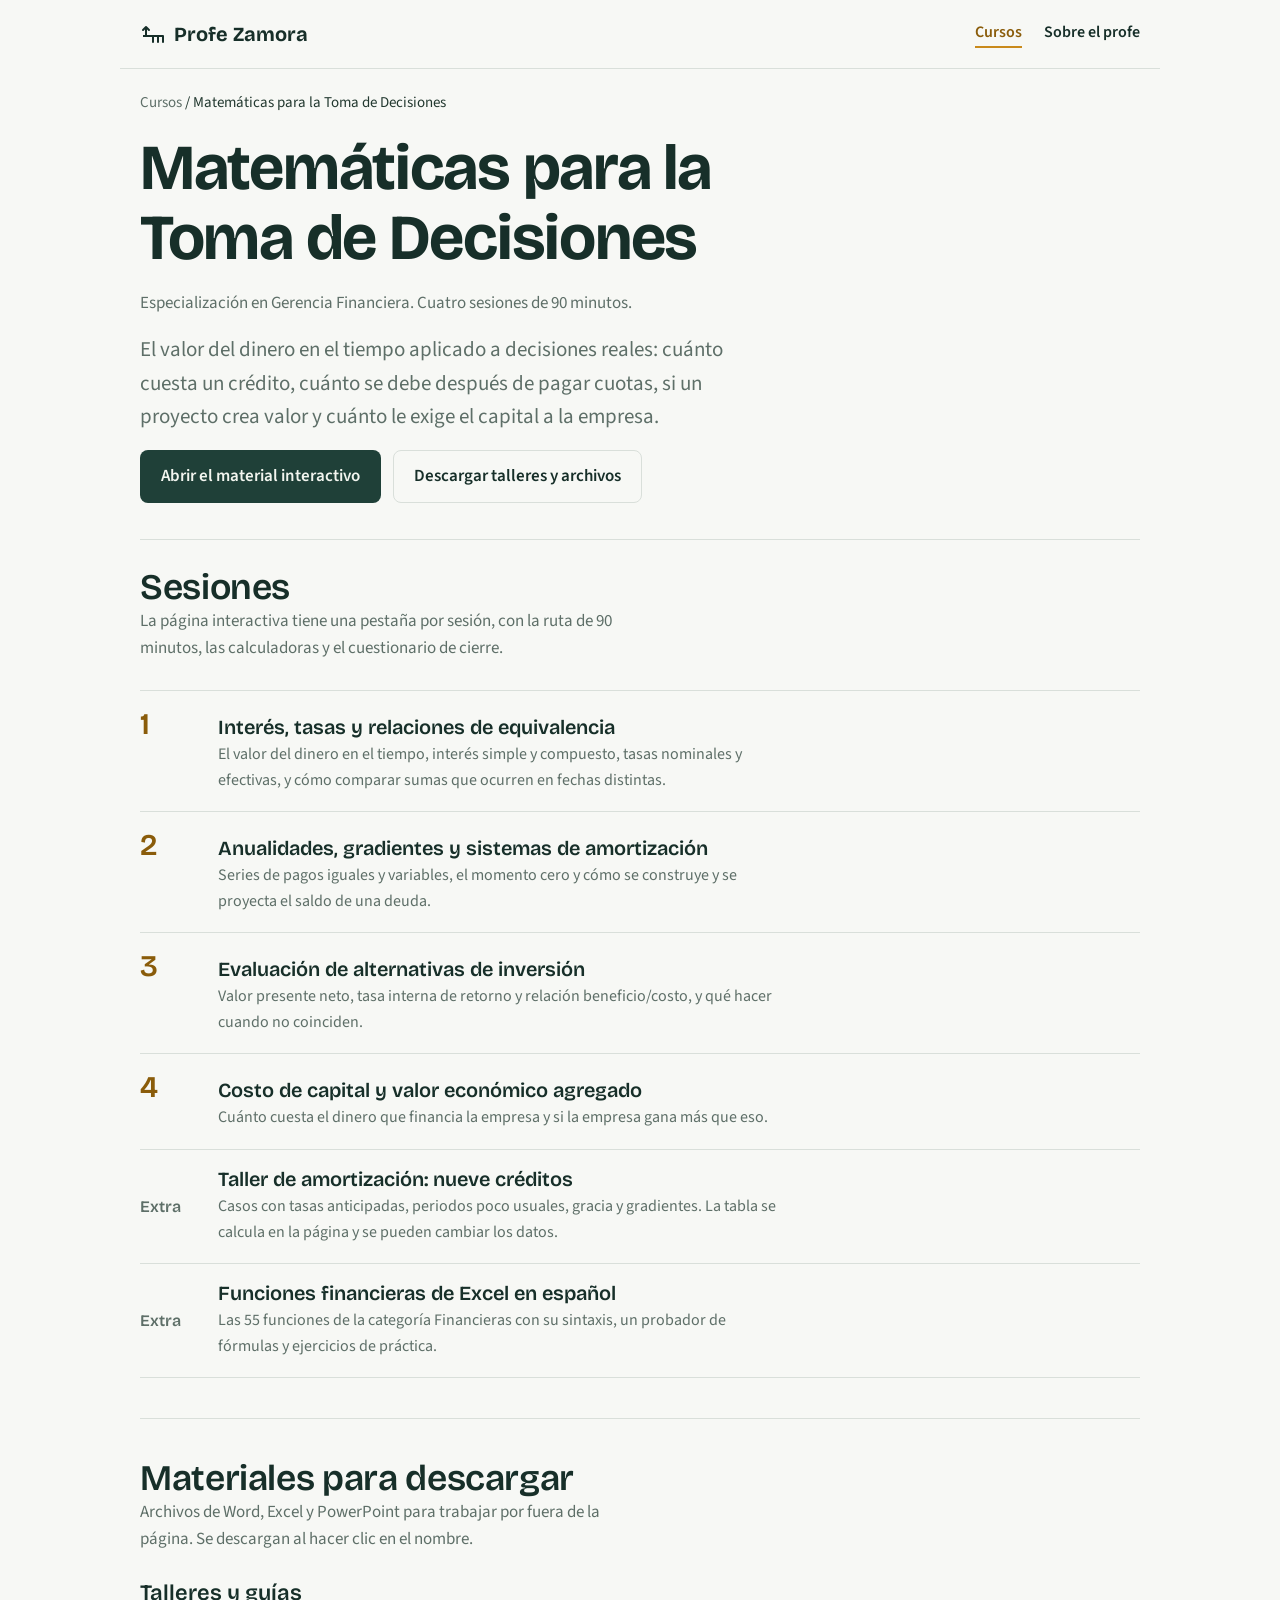
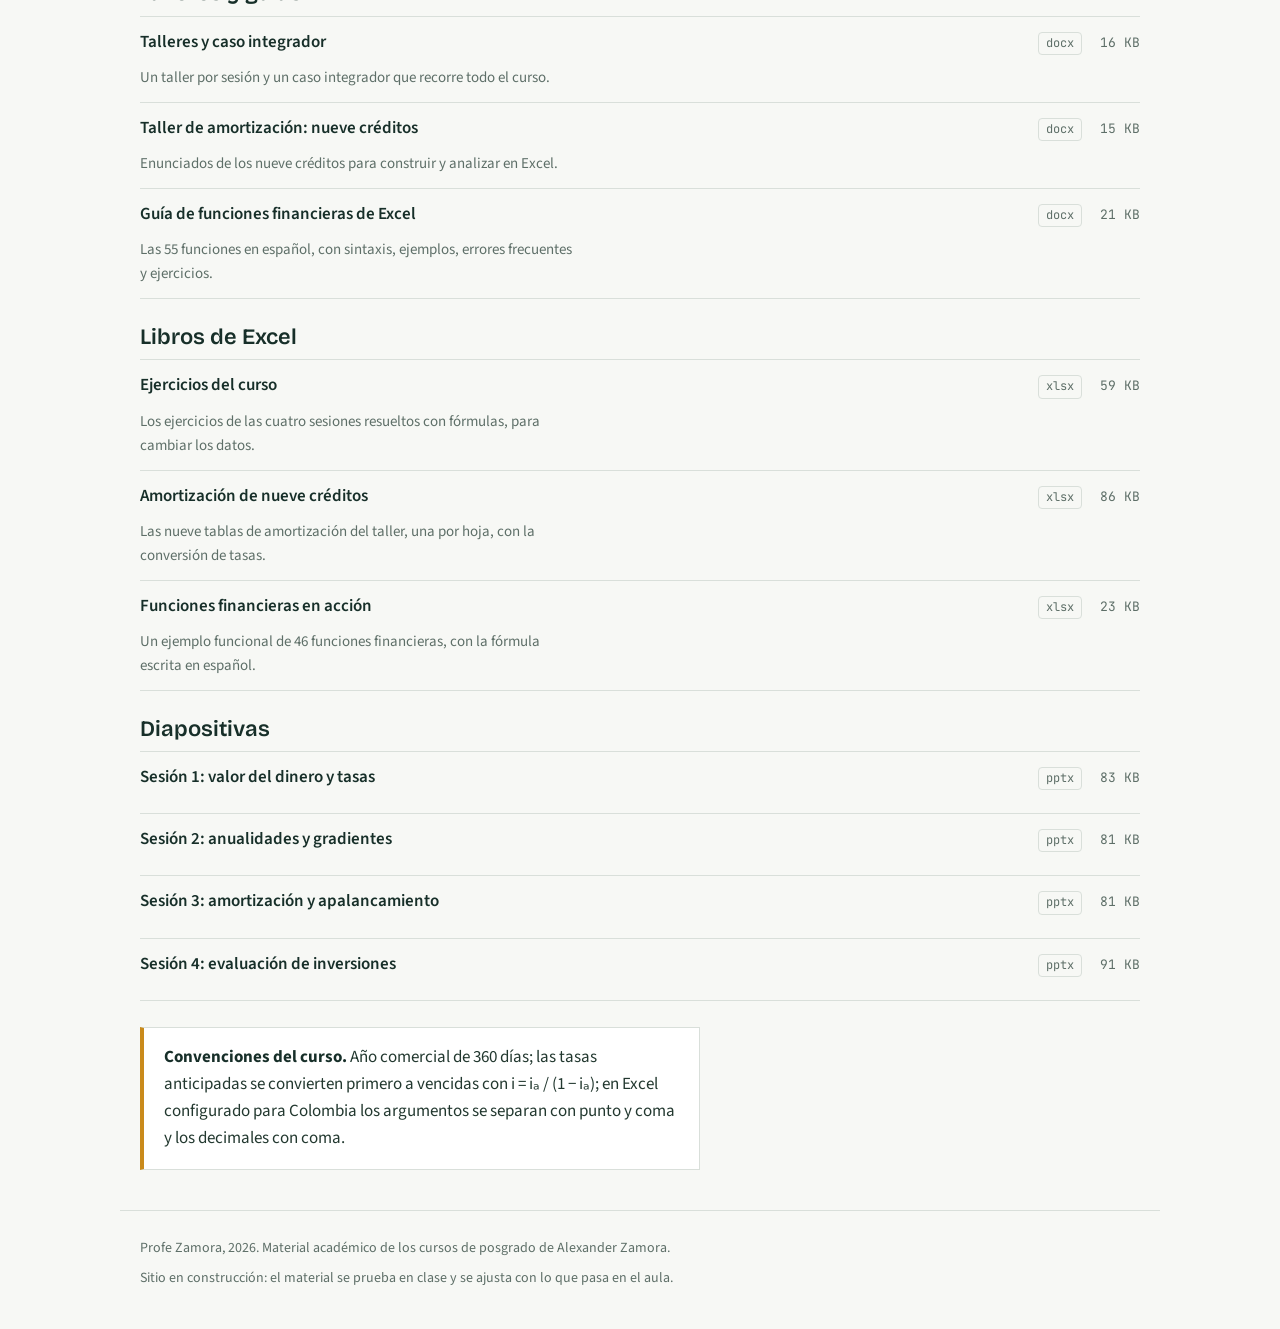
==== cursos/matematicas/index.html @ 05b9bedf "Sitio inicial de profezamora.com: portada, dos cursos, interactivos y materiales Co-Authored-By: Cla" ====
<!doctype html>
<html lang="es">
<head>
<meta charset="utf-8">
<meta name="viewport" content="width=device-width,initial-scale=1">
<title>Matemáticas para la Toma de Decisiones | Profe Zamora</title>
<meta name="description" content="Curso de posgrado de matemáticas financieras: interés y tasas, anualidades y amortización, VPN y TIR, WACC y EVA. Material interactivo, talleres y Excel.">
<link rel="icon" href="../../assets/favicon.svg" type="image/svg+xml">
<link rel="preconnect" href="https://fonts.googleapis.com">
<link rel="preconnect" href="https://fonts.gstatic.com" crossorigin>
<link rel="stylesheet" href="https://fonts.googleapis.com/css2?family=Bricolage+Grotesque:opsz,wght@12..96,600;12..96,700&family=Source+Sans+3:ital,wght@0,400;0,600;0,700;1,400&family=JetBrains+Mono:wght@400;600&display=swap">
<link rel="stylesheet" href="../../assets/site.css">
</head>
<body>
<header class="wrap top"><a class="logo" href="../../index.html"><svg viewBox="0 0 26 26" aria-hidden="true"><path d="M3 15h20" stroke="currentColor" stroke-width="2" fill="none"/><path d="M6 15V6l-3 3m3-3 3 3" stroke="currentColor" stroke-width="2" fill="none" stroke-linecap="round" stroke-linejoin="round"/><path d="M13 15v6m5-6v6m5-6v6" stroke="currentColor" stroke-width="2" stroke-linecap="round"/></svg>Profe Zamora</a><nav><a href="../../index.html#cursos" aria-current="page">Cursos</a><a href="../../index.html#profe">Sobre el profe</a></nav></header>
<main class="wrap">
<p class="crumb"><a href="../../index.html#cursos">Cursos</a> / Matemáticas para la Toma de Decisiones</p>
<div class="course-head">
  <h1>Matemáticas para la Toma de Decisiones</h1>
  <p class="prog">Especialización en Gerencia Financiera. Cuatro sesiones de 90 minutos.</p>
  <p class="lead">El valor del dinero en el tiempo aplicado a decisiones reales: cuánto cuesta un crédito, cuánto se debe después de pagar cuotas, si un proyecto crea valor y cuánto le exige el capital a la empresa.</p>
  <div class="actions"><a class="btn" href="interactivo.html">Abrir el material interactivo</a><a class="btn secondary" href="#materiales">Descargar talleres y archivos</a></div>
</div>
<section style="padding-top:28px"><h2>Sesiones</h2><p class="intro">La página interactiva tiene una pestaña por sesión, con la ruta de 90 minutos, las calculadoras y el cuestionario de cierre.</p><ol class="sessions"><li><span class="n">1</span><div><h3>Interés, tasas y relaciones de equivalencia</h3><p>El valor del dinero en el tiempo, interés simple y compuesto, tasas nominales y efectivas, y cómo comparar sumas que ocurren en fechas distintas.</p></div></li><li><span class="n">2</span><div><h3>Anualidades, gradientes y sistemas de amortización</h3><p>Series de pagos iguales y variables, el momento cero y cómo se construye y se proyecta el saldo de una deuda.</p></div></li><li><span class="n">3</span><div><h3>Evaluación de alternativas de inversión</h3><p>Valor presente neto, tasa interna de retorno y relación beneficio/costo, y qué hacer cuando no coinciden.</p></div></li><li><span class="n">4</span><div><h3>Costo de capital y valor económico agregado</h3><p>Cuánto cuesta el dinero que financia la empresa y si la empresa gana más que eso.</p></div></li><li><span class="n extra">Extra</span><div><h3>Taller de amortización: nueve créditos</h3><p>Casos con tasas anticipadas, periodos poco usuales, gracia y gradientes. La tabla se calcula en la página y se pueden cambiar los datos.</p></div></li><li><span class="n extra">Extra</span><div><h3>Funciones financieras de Excel en español</h3><p>Las 55 funciones de la categoría Financieras con su sintaxis, un probador de fórmulas y ejercicios de práctica.</p></div></li></ol></section>
<section id="materiales"><h2>Materiales para descargar</h2><p class="intro">Archivos de Word, Excel y PowerPoint para trabajar por fuera de la página. Se descargan al hacer clic en el nombre.</p><h3 style="margin:26px 0 10px">Talleres y guías</h3><ul class="files"><li><a href="materiales/Talleres_y_Caso_Integrador_Matematicas.docx" download>Talleres y caso integrador</a><span class="kind">docx</span><span class="size">16 KB</span><span class="desc">Un taller por sesión y un caso integrador que recorre todo el curso.</span></li><li><a href="materiales/Taller_Amortizacion_Nueve_Creditos.docx" download>Taller de amortización: nueve créditos</a><span class="kind">docx</span><span class="size">15 KB</span><span class="desc">Enunciados de los nueve créditos para construir y analizar en Excel.</span></li><li><a href="materiales/Guia_Funciones_Financieras_Excel.docx" download>Guía de funciones financieras de Excel</a><span class="kind">docx</span><span class="size">21 KB</span><span class="desc">Las 55 funciones en español, con sintaxis, ejemplos, errores frecuentes y ejercicios.</span></li></ul><h3 style="margin:26px 0 10px">Libros de Excel</h3><ul class="files"><li><a href="materiales/Ejercicios_Matematicas_Toma_Decisiones.xlsx" download>Ejercicios del curso</a><span class="kind">xlsx</span><span class="size">59 KB</span><span class="desc">Los ejercicios de las cuatro sesiones resueltos con fórmulas, para cambiar los datos.</span></li><li><a href="materiales/Amortizacion_Nueve_Creditos_Ajustado.xlsx" download>Amortización de nueve créditos</a><span class="kind">xlsx</span><span class="size">86 KB</span><span class="desc">Las nueve tablas de amortización del taller, una por hoja, con la conversión de tasas.</span></li><li><a href="materiales/Funciones_Financieras_Excel.xlsx" download>Funciones financieras en acción</a><span class="kind">xlsx</span><span class="size">23 KB</span><span class="desc">Un ejemplo funcional de 46 funciones financieras, con la fórmula escrita en español.</span></li></ul><h3 style="margin:26px 0 10px">Diapositivas</h3><ul class="files"><li><a href="materiales/Sesion_1_Valor_del_dinero_y_tasas.pptx" download>Sesión 1: valor del dinero y tasas</a><span class="kind">pptx</span><span class="size">83 KB</span><span class="desc"></span></li><li><a href="materiales/Sesion_2_Anualidades_y_gradientes.pptx" download>Sesión 2: anualidades y gradientes</a><span class="kind">pptx</span><span class="size">81 KB</span><span class="desc"></span></li><li><a href="materiales/Sesion_3_Amortizacion_y_apalancamiento.pptx" download>Sesión 3: amortización y apalancamiento</a><span class="kind">pptx</span><span class="size">81 KB</span><span class="desc"></span></li><li><a href="materiales/Sesion_4_Evaluacion_de_inversiones.pptx" download>Sesión 4: evaluación de inversiones</a><span class="kind">pptx</span><span class="size">91 KB</span><span class="desc"></span></li></ul>
<div class="callout" style="margin-top:26px"><b>Convenciones del curso.</b> Año comercial de 360 días; las tasas anticipadas se convierten primero a vencidas con i = iₐ / (1 − iₐ); en Excel configurado para Colombia los argumentos se separan con punto y coma y los decimales con coma.</div></section>
</main>
<footer class="wrap"><span>Profe Zamora, 2026. Material académico de los cursos de posgrado de Alexander Zamora.</span><span>Sitio en construcción: el material se prueba en clase y se ajusta con lo que pasa en el aula.</span></footer>
</body>
</html>
---- assets/site.css ----
/* profezamora.com — hoja de estilos del sitio
   Identidad: verde pizarra + ámbar; display Bricolage Grotesque, texto Source Sans 3.
   Layout: columna única alineada a la izquierda, ancho máximo 1040px. */
:root{
  --bg:#f7f8f5; --paper:#ffffff; --ink:#172f29; --text:#22382f; --muted:#5e6f68; --line:#d9dfda;
  --board:#1f4038; --amber:#c98a1b; --amber-ink:#8a5c0a; --rust:#a4443a; --onboard:#f2f5ef;
  --display:"Bricolage Grotesque","Trebuchet MS",Arial,sans-serif;
  --body:"Source Sans 3","Segoe UI",Arial,sans-serif;
  --mono:"JetBrains Mono",Consolas,monospace;
}
@media (prefers-color-scheme: dark){:root:not([data-theme="light"]){
  --bg:#101c18; --paper:#162622; --ink:#eef2ec; --text:#dde5de; --muted:#9fb0a8; --line:#2b3d37;
  --board:#1b3a32; --amber:#e3a53a; --amber-ink:#f0c267; --rust:#e28a80; --onboard:#eef2ec; color-scheme:dark}}
:root[data-theme="dark"]{
  --bg:#101c18; --paper:#162622; --ink:#eef2ec; --text:#dde5de; --muted:#9fb0a8; --line:#2b3d37;
  --board:#1b3a32; --amber:#e3a53a; --amber-ink:#f0c267; --rust:#e28a80; --onboard:#eef2ec; color-scheme:dark}
*{box-sizing:border-box}
html{scroll-behavior:smooth}
@media (prefers-reduced-motion:reduce){html{scroll-behavior:auto}}
body{margin:0;background:var(--bg);color:var(--text);font:17px/1.6 var(--body)}
a{color:var(--ink);text-decoration-thickness:1px;text-underline-offset:3px}
a:hover{color:var(--amber-ink)}
:focus-visible{outline:2px solid var(--amber);outline-offset:3px}
.wrap{max-width:1040px;margin:0 auto;padding-inline:20px}
h1,h2,h3{font-family:var(--display);color:var(--ink);line-height:1.1;margin:0;text-wrap:balance}
h1{font-size:clamp(34px,6vw,64px);font-weight:700;letter-spacing:-.02em}
h2{font-size:clamp(26px,3.6vw,36px);font-weight:600;letter-spacing:-.01em}
h3{font-size:22px;font-weight:600}
p{margin:0}
.lead{font-size:clamp(18px,2.2vw,21px);color:var(--muted);max-width:60ch}

/* cabecera */
.top{display:flex;align-items:center;justify-content:space-between;gap:16px;padding-block:18px;border-bottom:1px solid var(--line)}
.logo{display:inline-flex;align-items:baseline;gap:8px;text-decoration:none;font-family:var(--display);font-weight:700;font-size:20px;color:var(--ink)}
.logo svg{width:26px;height:26px;align-self:center}
.top nav{display:flex;gap:22px;font-weight:600;font-size:16px}
.top nav a{text-decoration:none}
.top nav a[aria-current="page"]{color:var(--amber-ink);border-bottom:2px solid var(--amber)}

/* portada */
.hero{padding-block:56px 24px;display:grid;gap:22px}
.hero .lead{max-width:56ch}
.timeline{margin-block:8px 40px;overflow:hidden}
.timeline svg{display:block;width:100%;max-width:100%;height:auto}
.timeline text{font-family:var(--mono);font-size:13px;fill:var(--muted)}
.timeline .cap{font-family:var(--body);font-size:15px;fill:var(--muted)}
.btn{display:inline-block;background:var(--board);color:var(--onboard);text-decoration:none;font-weight:600;font-size:17px;padding:12px 20px;border-radius:8px;border:1px solid transparent}
.btn:hover{background:var(--ink);color:var(--bg)}
.btn.secondary{background:transparent;color:var(--ink);border-color:var(--line)}
.btn.secondary:hover{border-color:var(--ink);background:transparent;color:var(--ink)}
.actions{display:flex;flex-wrap:wrap;gap:12px}

section{padding-block:40px;border-top:1px solid var(--line)}
section>.wrap>h2{margin-bottom:8px}
.intro{color:var(--muted);max-width:62ch;margin-bottom:28px}

/* catálogo de cursos */
.courses{display:grid;grid-template-columns:repeat(auto-fit,minmax(300px,1fr));gap:22px}
.course{display:flex;flex-direction:column;gap:12px;background:var(--paper);border:1px solid var(--line);border-top:4px solid var(--c,var(--board));padding:22px 24px 24px;text-decoration:none;color:var(--text);min-width:0}
.course:hover{border-color:var(--ink);border-top-color:var(--c,var(--board));color:var(--text)}
.course h3{font-size:clamp(22px,2.6vw,27px);line-height:1.15}
.course .prog{color:var(--muted);font-size:15px}
.course ul{margin:0;padding-left:18px;color:var(--muted);font-size:15px;display:grid;gap:3px}
.course .go{font-weight:600;color:var(--ink);margin-top:auto}
.course:hover .go{color:var(--amber-ink)}
.course.soon{border-style:dashed;background:transparent}
.course.soon .go{color:var(--muted);font-weight:400}

/* tres columnas de texto */
.cols{display:grid;grid-template-columns:repeat(auto-fit,minmax(240px,1fr));gap:28px 36px}
.cols h3{margin-bottom:6px}
.cols p{color:var(--text);max-width:40ch}

/* sobre el profe */
.about{display:grid;grid-template-columns:minmax(0,1.3fr) minmax(0,1fr);gap:36px;align-items:start}
.about p+p{margin-top:12px}
.about .note{background:var(--paper);border-left:4px solid var(--amber);padding:14px 18px;color:var(--muted);font-size:15px}

footer{border-top:1px solid var(--line);padding-block:26px 40px;color:var(--muted);font-size:14px;display:flex;flex-wrap:wrap;gap:8px 24px;justify-content:space-between}
footer a{color:var(--muted)}

/* página de curso */
.crumb{font-size:15px;margin-top:22px}
.crumb a{color:var(--muted);text-decoration:none}
.crumb a:hover{color:var(--ink);text-decoration:underline}
.course-head{padding-block:18px 36px;display:grid;gap:16px}
.course-head .prog{color:var(--muted);font-size:17px}
.sessions{list-style:none;margin:0;padding:0;display:grid;gap:0;counter-reset:s}
.sessions li{display:grid;grid-template-columns:64px minmax(0,1fr);gap:14px;padding-block:18px;border-top:1px solid var(--line);align-items:baseline}
.sessions li:last-child{border-bottom:1px solid var(--line)}
.sessions .n{font-family:var(--display);font-size:30px;font-weight:600;color:var(--amber-ink);line-height:1}
.sessions h3{font-size:20px;margin-bottom:4px}
.sessions p{color:var(--muted);font-size:16px;max-width:70ch}
.sessions .n.extra{font-size:16px;font-weight:600;align-self:center;color:var(--muted)}
.files{list-style:none;margin:0;padding:0;display:grid}
.files li{display:grid;grid-template-columns:minmax(0,1fr) auto auto;gap:10px 18px;align-items:baseline;padding-block:12px;border-top:1px solid var(--line)}
.files li:last-child{border-bottom:1px solid var(--line)}
.files a{font-weight:600;text-decoration:none}
.files a:hover{text-decoration:underline}
.files .desc{color:var(--muted);font-size:15px;grid-column:1;max-width:62ch}
.files .kind{font-family:var(--mono);font-size:12px;color:var(--muted);border:1px solid var(--line);border-radius:4px;padding:1px 7px;white-space:nowrap}
.files .size{font-family:var(--mono);font-size:13px;color:var(--muted);white-space:nowrap;font-variant-numeric:tabular-nums}
.callout{background:var(--paper);border:1px solid var(--line);border-left:4px solid var(--amber);padding:16px 20px;color:var(--text);max-width:70ch}
.callout b{color:var(--ink)}

@media (max-width:720px){
  .top{flex-wrap:wrap}.top nav{gap:16px}
  .hero{padding-block:36px 16px}
  .about{grid-template-columns:minmax(0,1fr)}
  .files li{grid-template-columns:minmax(0,1fr) auto}.files .size{display:none}
  .sessions li{grid-template-columns:44px minmax(0,1fr)}.sessions .n{font-size:24px}
}
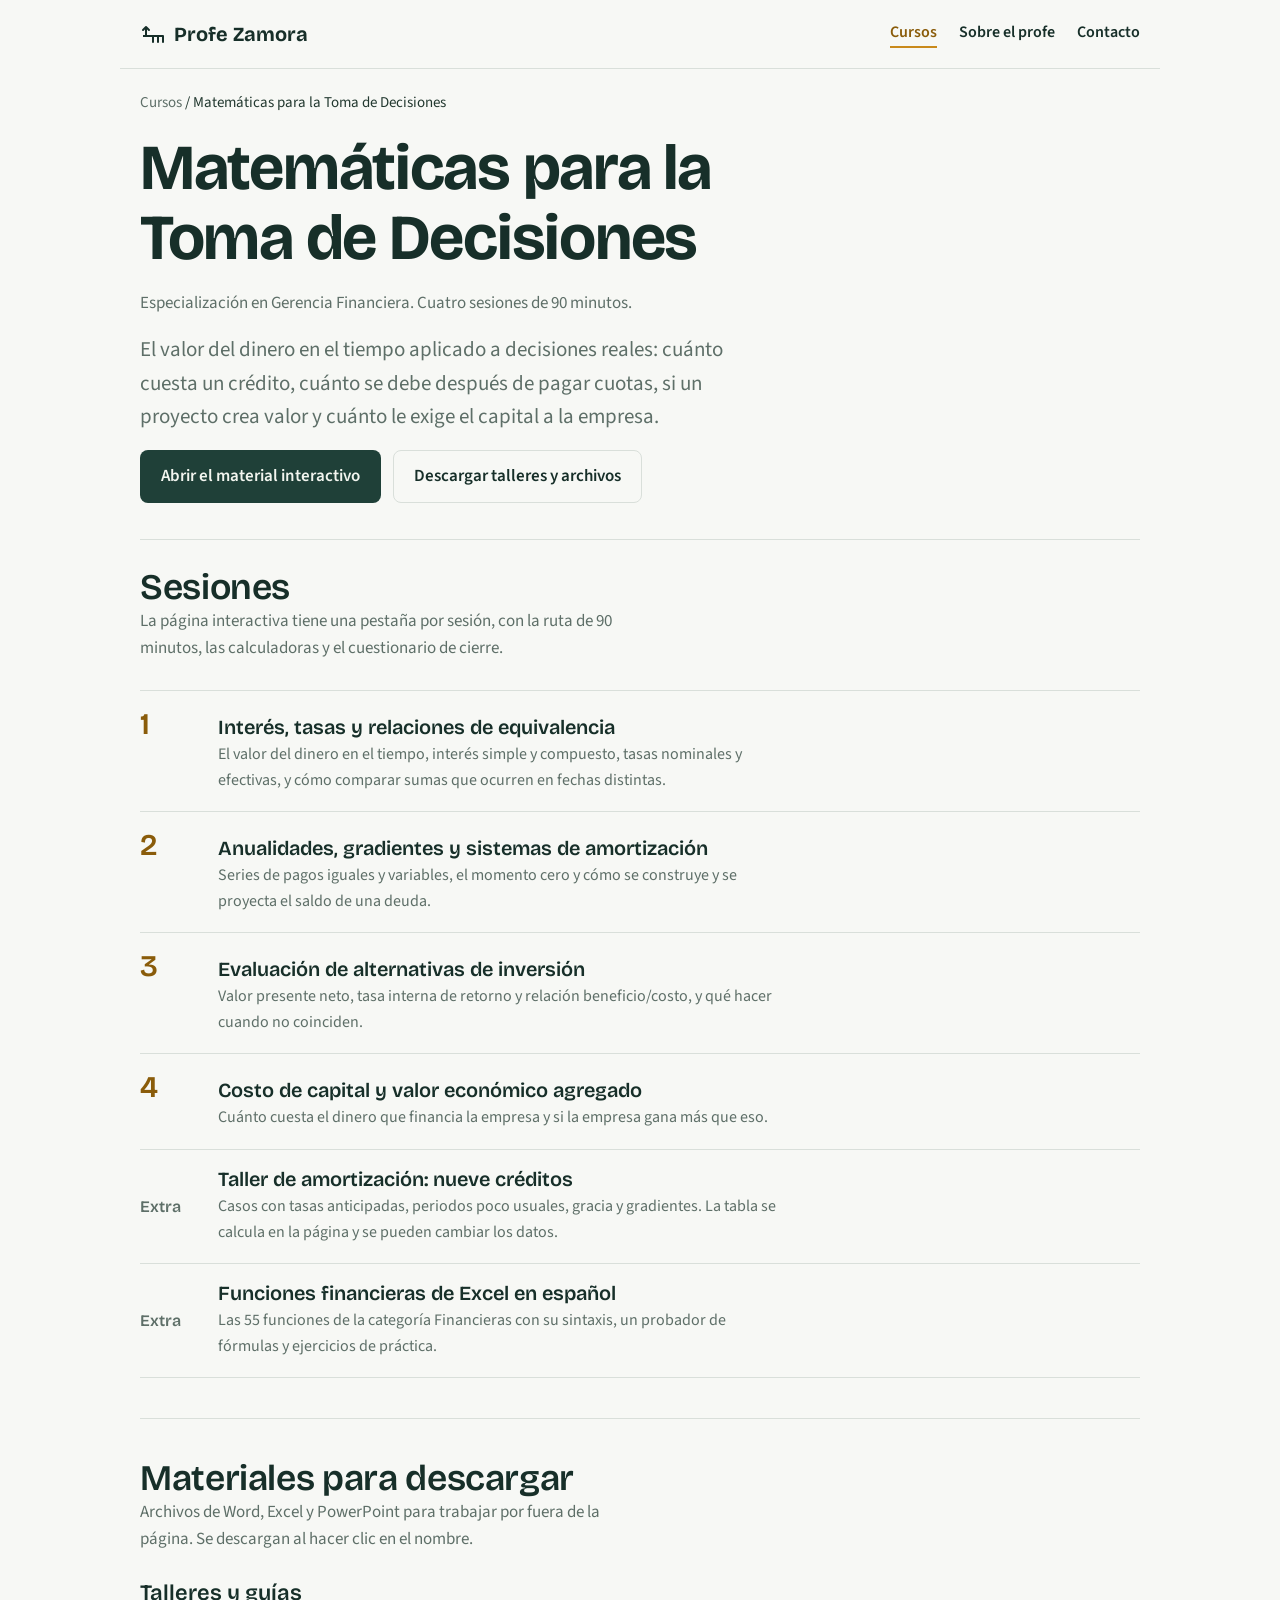
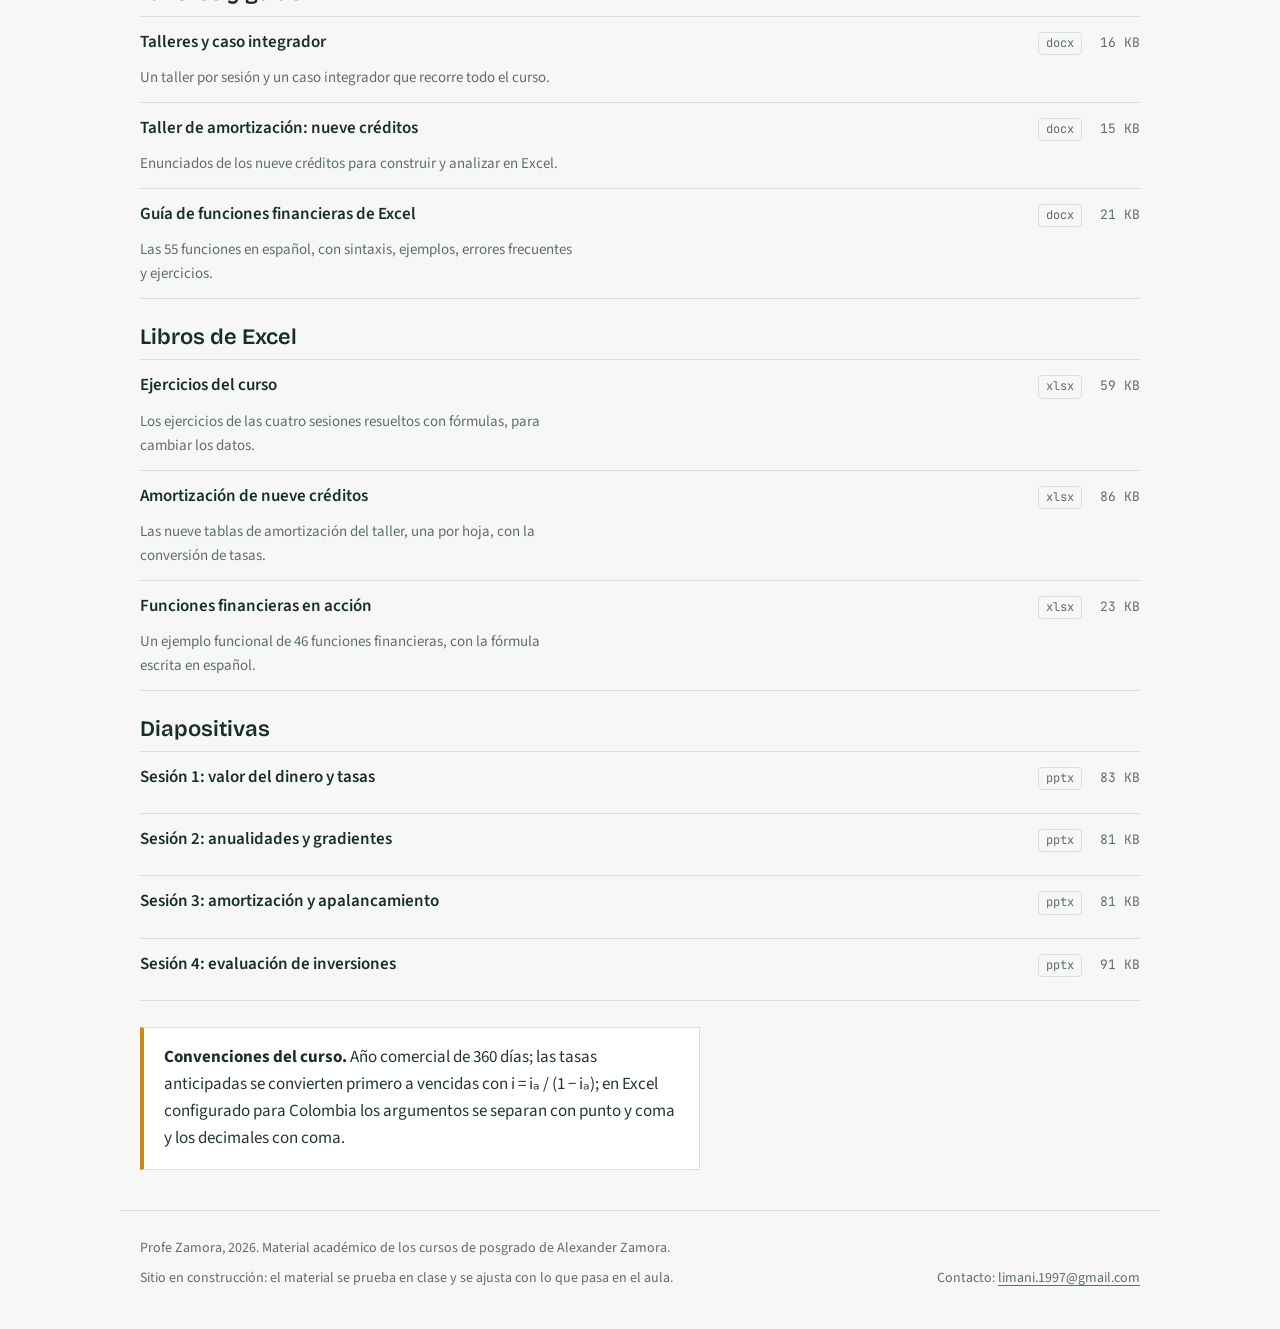
==== commit 46d047c1: "Portada: correo de contacto y enlace en la navegación Co-Authored-By: Claude Fable 5.1 <noreply@anth" ====
--- a/cursos/matematicas/index.html
+++ b/cursos/matematicas/index.html
@@ -12,7 +12,7 @@
 <link rel="stylesheet" href="../../assets/site.css">
 </head>
 <body>
-<header class="wrap top"><a class="logo" href="../../index.html"><svg viewBox="0 0 26 26" aria-hidden="true"><path d="M3 15h20" stroke="currentColor" stroke-width="2" fill="none"/><path d="M6 15V6l-3 3m3-3 3 3" stroke="currentColor" stroke-width="2" fill="none" stroke-linecap="round" stroke-linejoin="round"/><path d="M13 15v6m5-6v6m5-6v6" stroke="currentColor" stroke-width="2" stroke-linecap="round"/></svg>Profe Zamora</a><nav><a href="../../index.html#cursos" aria-current="page">Cursos</a><a href="../../index.html#profe">Sobre el profe</a></nav></header>
+<header class="wrap top"><a class="logo" href="../../index.html"><svg viewBox="0 0 26 26" aria-hidden="true"><path d="M3 15h20" stroke="currentColor" stroke-width="2" fill="none"/><path d="M6 15V6l-3 3m3-3 3 3" stroke="currentColor" stroke-width="2" fill="none" stroke-linecap="round" stroke-linejoin="round"/><path d="M13 15v6m5-6v6m5-6v6" stroke="currentColor" stroke-width="2" stroke-linecap="round"/></svg>Profe Zamora</a><nav><a href="../../index.html#cursos" aria-current="page">Cursos</a><a href="../../index.html#profe">Sobre el profe</a><a href="../../index.html#contacto">Contacto</a></nav></header>
 <main class="wrap">
 <p class="crumb"><a href="../../index.html#cursos">Cursos</a> / Matemáticas para la Toma de Decisiones</p>
 <div class="course-head">
@@ -25,6 +25,6 @@
 <section id="materiales"><h2>Materiales para descargar</h2><p class="intro">Archivos de Word, Excel y PowerPoint para trabajar por fuera de la página. Se descargan al hacer clic en el nombre.</p><h3 style="margin:26px 0 10px">Talleres y guías</h3><ul class="files"><li><a href="materiales/Talleres_y_Caso_Integrador_Matematicas.docx" download>Talleres y caso integrador</a><span class="kind">docx</span><span class="size">16 KB</span><span class="desc">Un taller por sesión y un caso integrador que recorre todo el curso.</span></li><li><a href="materiales/Taller_Amortizacion_Nueve_Creditos.docx" download>Taller de amortización: nueve créditos</a><span class="kind">docx</span><span class="size">15 KB</span><span class="desc">Enunciados de los nueve créditos para construir y analizar en Excel.</span></li><li><a href="materiales/Guia_Funciones_Financieras_Excel.docx" download>Guía de funciones financieras de Excel</a><span class="kind">docx</span><span class="size">21 KB</span><span class="desc">Las 55 funciones en español, con sintaxis, ejemplos, errores frecuentes y ejercicios.</span></li></ul><h3 style="margin:26px 0 10px">Libros de Excel</h3><ul class="files"><li><a href="materiales/Ejercicios_Matematicas_Toma_Decisiones.xlsx" download>Ejercicios del curso</a><span class="kind">xlsx</span><span class="size">59 KB</span><span class="desc">Los ejercicios de las cuatro sesiones resueltos con fórmulas, para cambiar los datos.</span></li><li><a href="materiales/Amortizacion_Nueve_Creditos_Ajustado.xlsx" download>Amortización de nueve créditos</a><span class="kind">xlsx</span><span class="size">86 KB</span><span class="desc">Las nueve tablas de amortización del taller, una por hoja, con la conversión de tasas.</span></li><li><a href="materiales/Funciones_Financieras_Excel.xlsx" download>Funciones financieras en acción</a><span class="kind">xlsx</span><span class="size">23 KB</span><span class="desc">Un ejemplo funcional de 46 funciones financieras, con la fórmula escrita en español.</span></li></ul><h3 style="margin:26px 0 10px">Diapositivas</h3><ul class="files"><li><a href="materiales/Sesion_1_Valor_del_dinero_y_tasas.pptx" download>Sesión 1: valor del dinero y tasas</a><span class="kind">pptx</span><span class="size">83 KB</span><span class="desc"></span></li><li><a href="materiales/Sesion_2_Anualidades_y_gradientes.pptx" download>Sesión 2: anualidades y gradientes</a><span class="kind">pptx</span><span class="size">81 KB</span><span class="desc"></span></li><li><a href="materiales/Sesion_3_Amortizacion_y_apalancamiento.pptx" download>Sesión 3: amortización y apalancamiento</a><span class="kind">pptx</span><span class="size">81 KB</span><span class="desc"></span></li><li><a href="materiales/Sesion_4_Evaluacion_de_inversiones.pptx" download>Sesión 4: evaluación de inversiones</a><span class="kind">pptx</span><span class="size">91 KB</span><span class="desc"></span></li></ul>
 <div class="callout" style="margin-top:26px"><b>Convenciones del curso.</b> Año comercial de 360 días; las tasas anticipadas se convierten primero a vencidas con i = iₐ / (1 − iₐ); en Excel configurado para Colombia los argumentos se separan con punto y coma y los decimales con coma.</div></section>
 </main>
-<footer class="wrap"><span>Profe Zamora, 2026. Material académico de los cursos de posgrado de Alexander Zamora.</span><span>Sitio en construcción: el material se prueba en clase y se ajusta con lo que pasa en el aula.</span></footer>
+<footer class="wrap"><span>Profe Zamora, 2026. Material académico de los cursos de posgrado de Alexander Zamora.</span><span>Sitio en construcción: el material se prueba en clase y se ajusta con lo que pasa en el aula.</span><span>Contacto: <a href="mailto:limani.1997@gmail.com">limani.1997@gmail.com</a></span></footer>
 </body>
 </html>
--- a/assets/site.css
+++ b/assets/site.css
@@ -76,6 +76,11 @@
 .about p+p{margin-top:12px}
 .about .note{background:var(--paper);border-left:4px solid var(--amber);padding:14px 18px;color:var(--muted);font-size:15px}
 
+.contact{margin-top:22px;border-top:1px solid var(--line);padding-top:16px}
+.contact h3{margin-bottom:6px}
+.contact p{color:var(--muted);font-size:15px;max-width:40ch}
+.contact .mail{margin-top:8px;font-size:18px}
+.contact .mail a{font-weight:600;overflow-wrap:anywhere}
 footer{border-top:1px solid var(--line);padding-block:26px 40px;color:var(--muted);font-size:14px;display:flex;flex-wrap:wrap;gap:8px 24px;justify-content:space-between}
 footer a{color:var(--muted)}
 
